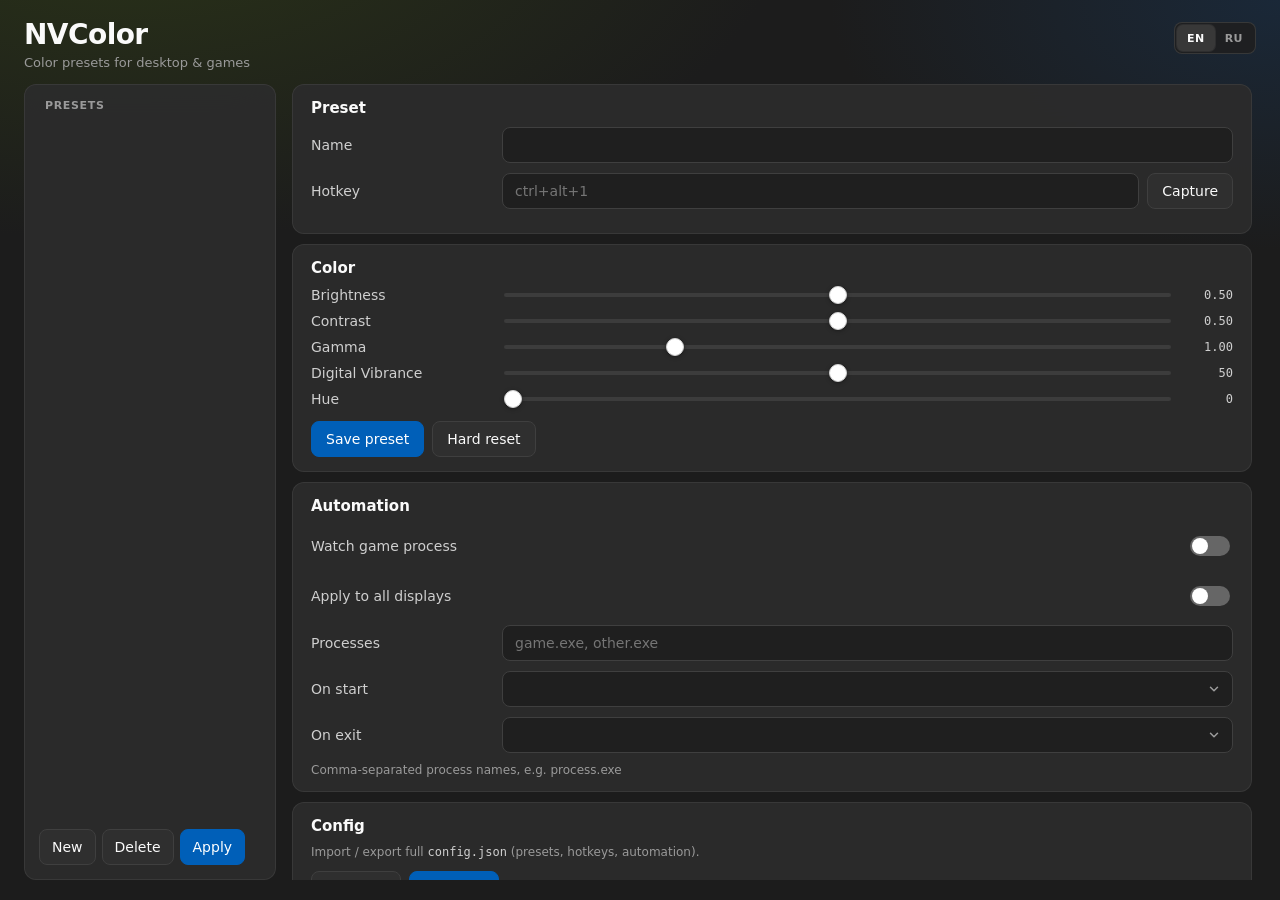
==== ui/index.html @ 105b6ca8 "init" ====
<!DOCTYPE html>
<html lang="en">
<head>
  <meta charset="UTF-8" />
  <meta name="viewport" content="width=device-width, initial-scale=1.0" />
  <title>NVColor</title>
  <link rel="stylesheet" href="styles.css" />
</head>
<body>
  <div class="app">
    <header class="header">
      <div class="header-text">
        <h1>NVColor</h1>
        <p class="subtitle" data-i18n="subtitle">Color presets for desktop &amp; games</p>
      </div>
      <div class="lang-switch" role="group" aria-label="Language">
        <button type="button" class="lang-btn active" data-lang="en" id="lang-en" title="English">EN</button>
        <button type="button" class="lang-btn" data-lang="ru" id="lang-ru" title="Русский">RU</button>
      </div>
    </header>

    <div class="shell">
      <aside class="nav">
        <div class="nav-label" data-i18n="presetsNav">Presets</div>
        <div id="preset-list" class="preset-list" role="listbox"></div>
        <div class="nav-actions">
          <button type="button" class="btn" id="btn-new" data-i18n="new">New</button>
          <button type="button" class="btn" id="btn-delete" data-i18n="delete">Delete</button>
          <button type="button" class="btn btn-accent" id="btn-apply" data-i18n="apply">Apply</button>
        </div>
      </aside>

      <main class="content">
        <section class="card">
          <h2 data-i18n="preset">Preset</h2>
          <div class="row">
            <label for="name" data-i18n="name">Name</label>
            <input id="name" type="text" autocomplete="off" />
          </div>
          <div class="row">
            <label for="hotkey" data-i18n="hotkey">Hotkey</label>
            <div class="hotkey-row">
              <input id="hotkey" type="text" autocomplete="off" data-i18n-placeholder="hotkeyPlaceholder" placeholder="ctrl+alt+1" />
              <button type="button" class="btn" id="btn-capture" data-i18n="capture">Capture</button>
            </div>
          </div>
        </section>

        <section class="card">
          <h2 data-i18n="color">Color</h2>
          <div class="slider-row">
            <label for="brightness" data-i18n="brightness">Brightness</label>
            <input id="brightness" type="range" min="0" max="1" step="0.01" value="0.5" />
            <span id="brightness-val" class="mono">0.50</span>
          </div>
          <div class="slider-row">
            <label for="contrast" data-i18n="contrast">Contrast</label>
            <input id="contrast" type="range" min="0" max="1" step="0.01" value="0.5" />
            <span id="contrast-val" class="mono">0.50</span>
          </div>
          <div class="slider-row">
            <label for="gamma" data-i18n="gamma">Gamma</label>
            <input id="gamma" type="range" min="0.4" max="2.8" step="0.01" value="1" />
            <span id="gamma-val" class="mono">1.00</span>
          </div>
          <div class="slider-row">
            <label for="vibrance" data-i18n="vibrance">Digital Vibrance</label>
            <input id="vibrance" type="range" min="0" max="100" step="1" value="50" />
            <span id="vibrance-val" class="mono">50</span>
          </div>
          <div class="slider-row">
            <label for="hue" data-i18n="hue">Hue</label>
            <input id="hue" type="range" min="0" max="360" step="1" value="0" />
            <span id="hue-val" class="mono">0</span>
          </div>
          <div class="actions">
            <button type="button" class="btn btn-accent" id="btn-save" data-i18n="savePreset">Save preset</button>
            <button type="button" class="btn" id="btn-reset" data-i18n="hardReset">Hard reset</button>
          </div>
        </section>

        <section class="card">
          <h2 data-i18n="automation">Automation</h2>
          <label class="switch-row">
            <span data-i18n="watchProcess">Watch game process</span>
            <input id="watch-enabled" type="checkbox" role="switch" />
          </label>
          <label class="switch-row">
            <span data-i18n="allDisplays">Apply to all displays</span>
            <input id="all-displays" type="checkbox" role="switch" />
          </label>
          <div class="row tight">
            <label for="processes" data-i18n="processes">Processes</label>
            <input id="processes" type="text" data-i18n-placeholder="processesPlaceholder" placeholder="game.exe, other.exe" />
          </div>
          <div class="row">
            <label id="on-start-label" data-i18n="onStart">On start</label>
            <div
              class="combo"
              id="on-start"
              role="combobox"
              aria-labelledby="on-start-label"
              aria-expanded="false"
              aria-haspopup="listbox"
              tabindex="0"
            >
              <button type="button" class="combo-trigger" tabindex="-1">
                <span class="combo-value"></span>
              </button>
              <div class="combo-menu" role="listbox" hidden></div>
            </div>
          </div>
          <div class="row">
            <label id="on-exit-label" data-i18n="onExit">On exit</label>
            <div
              class="combo"
              id="on-exit"
              role="combobox"
              aria-labelledby="on-exit-label"
              aria-expanded="false"
              aria-haspopup="listbox"
              tabindex="0"
            >
              <button type="button" class="combo-trigger" tabindex="-1">
                <span class="combo-value"></span>
              </button>
              <div class="combo-menu" role="listbox" hidden></div>
            </div>
          </div>
          <p class="hint" data-i18n="processesHint">Comma-separated process names, e.g. process.exe</p>
        </section>

        <section class="card">
          <h2 data-i18n="config">Config</h2>
          <p class="hint" style="margin-top:0;margin-bottom:12px" data-i18n-html="configHint">
            Import / export full <span class="mono">config.json</span> (presets, hotkeys, automation).
          </p>
          <div class="actions" style="margin-top:0">
            <button type="button" class="btn" id="btn-import" data-i18n="import">Import…</button>
            <button type="button" class="btn btn-accent" id="btn-export" data-i18n="export">Export…</button>
          </div>
        </section>
      </main>
    </div>
  </div>
  <script src="app.js"></script>
</body>
</html>
---- ui/styles.css ----
:root {
  --bg: #1c1c1c;
  --surface: #202020;
  --card: #2c2c2c;
  --card-hover: #333333;
  --card-active: #383838;
  --line: #3f3f3f;
  --text: #fafafa;
  --text2: #cfcfcf;
  --muted: #9a9a9a;
  --accent: #76b900;
  --accent-soft: #1e3310;
  --focus: #60cdff;
  --control: #1f1f1f;
  --radius: 8px;
  --font: "Segoe UI Variable Text", "Segoe UI", system-ui, sans-serif;
  --mono: "Cascadia Mono", "Consolas", monospace;
}

* {
  box-sizing: border-box;
}

html,
body {
  margin: 0;
  height: 100%;
  background: var(--bg);
  color: var(--text);
  font-family: var(--font);
  font-size: 14px;
  user-select: none;
  overflow: hidden;
}

body {
  background:
    radial-gradient(1200px 600px at 10% -10%, #2a3318 0%, transparent 55%),
    radial-gradient(900px 500px at 100% 0%, #1a2838 0%, transparent 50%),
    var(--bg);
}

button,
input,
select {
  font: inherit;
  color: inherit;
}

.app {
  height: 100%;
  display: flex;
  flex-direction: column;
  padding: 18px 24px 20px;
  gap: 14px;
}

.header {
  display: flex;
  align-items: flex-start;
  justify-content: space-between;
  gap: 16px;
}

.header h1 {
  margin: 0;
  font-size: 28px;
  font-weight: 600;
  letter-spacing: -0.02em;
}

.subtitle {
  margin: 4px 0 0;
  color: var(--muted);
  font-size: 13px;
}

.lang-switch {
  display: inline-flex;
  flex-shrink: 0;
  margin-top: 4px;
  padding: 2px;
  border-radius: 8px;
  border: 1px solid color-mix(in srgb, var(--line) 80%, transparent);
  background: color-mix(in srgb, var(--control) 88%, transparent);
}

.lang-btn {
  min-width: 36px;
  height: 26px;
  padding: 0 10px;
  border: none;
  border-radius: 6px;
  background: transparent;
  color: var(--muted);
  font-size: 11px;
  font-weight: 600;
  letter-spacing: 0.04em;
  cursor: pointer;
  transition: background 120ms ease, color 120ms ease;
}

.lang-btn:hover {
  color: var(--text);
  background: color-mix(in srgb, var(--card-hover) 70%, transparent);
}

.lang-btn.active {
  color: var(--text);
  background: var(--card-active);
  box-shadow: 0 0 0 1px color-mix(in srgb, var(--line) 50%, transparent);
}

.shell {
  flex: 1;
  min-height: 0;
  display: grid;
  grid-template-columns: auto 1fr;
  gap: 16px;
}

.nav,
.card {
  background: color-mix(in srgb, var(--card) 92%, transparent);
  border: 1px solid color-mix(in srgb, var(--line) 70%, transparent);
  border-radius: 12px;
  backdrop-filter: blur(20px);
}

.nav {
  display: flex;
  flex-direction: column;
  min-width: 252px;
  width: max-content;
  max-width: min(360px, 42vw);
  min-height: 0;
  padding: 14px 10px 12px;
  box-sizing: border-box;
}

.nav-label {
  padding: 0 10px 10px;
  color: var(--muted);
  font-size: 11px;
  font-weight: 600;
  text-transform: uppercase;
  letter-spacing: 0.06em;
}

.preset-list {
  flex: 1;
  min-height: 0;
  overflow: auto;
  display: flex;
  flex-direction: column;
  gap: 4px;
  padding: 0 2px;
}

.preset-list::-webkit-scrollbar,
.content::-webkit-scrollbar {
  width: 10px;
}

.preset-list::-webkit-scrollbar-thumb,
.content::-webkit-scrollbar-thumb {
  background: #4a4a4a;
  border-radius: 8px;
  border: 2px solid transparent;
  background-clip: content-box;
}

.preset-item {
  position: relative;
  display: flex;
  flex-direction: column;
  gap: 2px;
  padding: 10px 12px 10px 14px;
  border-radius: 8px;
  cursor: pointer;
  border: none;
  background: transparent;
  text-align: left;
  transition: background 120ms ease;
}

.preset-item:hover {
  background: var(--card-hover);
}

.preset-item.active {
  background: var(--card-active);
}

.preset-item.active::before {
  content: "";
  position: absolute;
  left: 0;
  top: 8px;
  bottom: 8px;
  width: 3px;
  border-radius: 2px;
  background: var(--accent);
}

.preset-item .name {
  font-weight: 600;
  display: flex;
  align-items: center;
  gap: 8px;
  min-width: 0;
  overflow: hidden;
  text-overflow: ellipsis;
  white-space: nowrap;
}

.preset-item.active .name {
  color: var(--accent);
}

.dot {
  width: 7px;
  height: 7px;
  border-radius: 50%;
  background: var(--accent);
  box-shadow: 0 0 0 3px var(--accent-soft);
}

.preset-item .hk {
  color: var(--muted);
  font-size: 11px;
  min-height: 1em;
}

.nav-actions {
  display: flex;
  flex-wrap: nowrap;
  gap: 6px;
  padding: 10px 4px 2px;
  width: max-content;
  max-width: 100%;
}

.nav-actions .btn {
  flex: 0 0 auto;
  white-space: nowrap;
  padding-inline: 12px;
}

.content {
  min-height: 0;
  overflow: auto;
  display: flex;
  flex-direction: column;
  gap: 10px;
  padding-right: 4px;
}

.card {
  padding: 14px 18px;
}

.card h2 {
  margin: 0 0 10px;
  font-size: 15px;
  font-weight: 600;
}

.row,
.slider-row,
.switch-row {
  display: grid;
  align-items: center;
  gap: 16px;
  margin-bottom: 10px;
}

.row {
  grid-template-columns: var(--label-col, 12.5rem) 1fr;
}

.row.tight {
  margin-top: 8px;
}

.slider-row {
  grid-template-columns: var(--label-col, 12.5rem) 1fr 48px;
}

.switch-row {
  grid-template-columns: 1fr auto;
  margin-bottom: 8px;
  padding: 8px 0;
}

.row label,
.slider-row label {
  color: var(--text2);
  white-space: nowrap;
}

.switch-row span {
  color: var(--text2);
}

input[type="text"] {
  width: 100%;
  height: 36px;
  border-radius: var(--radius);
  border: 1px solid var(--line);
  background: var(--control);
  padding: 0 12px;
  outline: none;
  transition: border-color 120ms ease, box-shadow 120ms ease;
}

input[type="text"]:focus {
  border-color: var(--focus);
  box-shadow: 0 0 0 1px var(--focus);
}

.combo {
  position: relative;
  width: 100%;
}

.combo-trigger {
  width: 100%;
  height: 36px;
  box-sizing: border-box;
  display: flex;
  align-items: center;
  justify-content: space-between;
  gap: 8px;
  padding: 0 36px 0 12px;
  border-radius: var(--radius);
  border: 1px solid var(--line);
  background-color: var(--control);
  background-image: url("data:image/svg+xml,%3Csvg xmlns='http://www.w3.org/2000/svg' width='12' height='12' viewBox='0 0 12 12' fill='none'%3E%3Cpath d='M2.5 4.25L6 7.75L9.5 4.25' stroke='%239a9a9a' stroke-width='1.5' stroke-linecap='round' stroke-linejoin='round'/%3E%3C/svg%3E");
  background-repeat: no-repeat;
  background-position: right 12px center;
  background-size: 12px 12px;
  color: inherit;
  text-align: left;
  cursor: pointer;
  outline: none;
  transition: border-color 120ms ease, box-shadow 120ms ease;
}

.combo.open .combo-trigger,
.combo-trigger:focus-visible {
  border-color: var(--focus);
  box-shadow: 0 0 0 1px var(--focus);
}

.combo-value {
  overflow: hidden;
  text-overflow: ellipsis;
  white-space: nowrap;
}

.combo-menu {
  position: fixed;
  z-index: 9999;
  max-height: 220px;
  overflow: auto;
  padding: 4px;
  border-radius: 10px;
  border: 1px solid color-mix(in srgb, var(--line) 80%, transparent);
  background: #2c2c2c;
  box-shadow: 0 12px 28px rgba(0, 0, 0, 0.45);
}

.combo-menu[hidden] {
  display: none;
}

.combo-option {
  display: block;
  width: 100%;
  border: none;
  background: transparent;
  color: var(--text);
  text-align: left;
  padding: 8px 10px;
  border-radius: 6px;
  cursor: pointer;
  font: inherit;
}

.combo-option:hover,
.combo-option:focus-visible {
  background: var(--card-hover);
  outline: none;
}

.combo-option.active {
  background: var(--card-active);
  color: var(--accent);
}

.hotkey-row {
  display: grid;
  grid-template-columns: 1fr auto;
  gap: 8px;
  align-items: center;
}

.btn {
  height: 36px;
  box-sizing: border-box;
  padding: 0 14px;
  border-radius: var(--radius);
  border: 1px solid var(--line);
  background: #2f2f2f;
  cursor: pointer;
  line-height: 1;
  display: inline-flex;
  align-items: center;
  justify-content: center;
  transition: background 120ms ease, border-color 120ms ease, transform 80ms ease;
}

.btn:hover {
  background: #3a3a3a;
}

.btn:active {
  transform: translateY(1px);
}

.btn-accent {
  background: #005fb8;
  border-color: #005fb8;
  color: #fff;
}

.btn-accent:hover {
  background: #006cbf;
  border-color: #006cbf;
}

.btn.capturing {
  border-color: var(--focus);
  color: var(--focus);
}

.actions {
  display: flex;
  gap: 8px;
  margin-top: 14px;
}

.mono {
  font-family: var(--mono);
  color: var(--text2);
  text-align: right;
  font-size: 12px;
}

.hint {
  margin: 8px 0 0;
  color: var(--muted);
  font-size: 12px;
}

.hint .mono {
  font-family: var(--mono);
  color: var(--text2);
}

input[type="range"] {
  -webkit-appearance: none;
  appearance: none;
  width: 100%;
  height: 4px;
  border-radius: 99px;
  background: #3c3c3c;
  outline: none;
}

input[type="range"]::-webkit-slider-thumb {
  -webkit-appearance: none;
  appearance: none;
  width: 18px;
  height: 18px;
  border-radius: 50%;
  background: #fff;
  border: 1px solid #d0d0d0;
  box-shadow: 0 1px 4px rgba(0, 0, 0, 0.35);
  cursor: pointer;
}

input[type="checkbox"][role="switch"] {
  -webkit-appearance: none;
  appearance: none;
  width: 40px;
  height: 20px;
  border-radius: 99px;
  background: #666;
  position: relative;
  cursor: pointer;
  transition: background 140ms ease;
}

input[type="checkbox"][role="switch"]::after {
  content: "";
  position: absolute;
  top: 2px;
  left: 2px;
  width: 16px;
  height: 16px;
  border-radius: 50%;
  background: #fff;
  transition: transform 140ms ease;
}

input[type="checkbox"][role="switch"]:checked {
  background: #60cdff;
}

input[type="checkbox"][role="switch"]:checked::after {
  transform: translateX(20px);
}

@media (max-width: 820px) {
  .shell {
    grid-template-columns: 1fr;
  }

  .nav {
    max-height: 220px;
  }
}
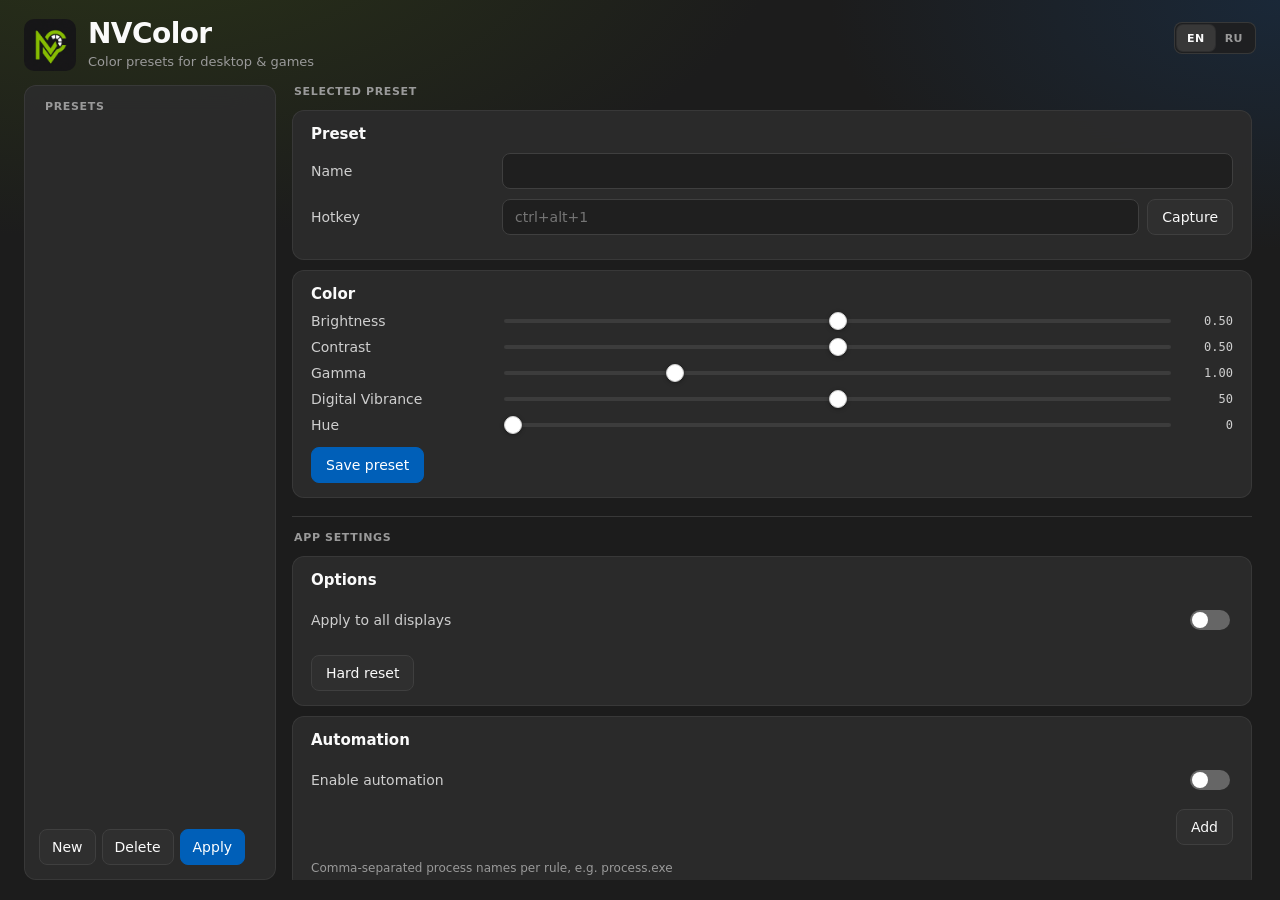
==== commit 5a93ba37: "init" ====
--- a/ui/index.html
+++ b/ui/index.html
@@ -9,9 +9,12 @@
 <body>
   <div class="app">
     <header class="header">
-      <div class="header-text">
-        <h1>NVColor</h1>
-        <p class="subtitle" data-i18n="subtitle">Color presets for desktop &amp; games</p>
+      <div class="brand">
+        <img class="brand-logo" src="nvcolor.png" alt="" width="56" height="56" />
+        <div class="header-text">
+          <h1>NVColor</h1>
+          <p class="subtitle" data-i18n="subtitle">Color presets for desktop &amp; games</p>
+        </div>
       </div>
       <div class="lang-switch" role="group" aria-label="Language">
         <button type="button" class="lang-btn active" data-lang="en" id="lang-en" title="English">EN</button>
@@ -31,115 +34,93 @@
       </aside>
 
       <main class="content">
-        <section class="card">
-          <h2 data-i18n="preset">Preset</h2>
-          <div class="row">
-            <label for="name" data-i18n="name">Name</label>
-            <input id="name" type="text" autocomplete="off" />
-          </div>
-          <div class="row">
-            <label for="hotkey" data-i18n="hotkey">Hotkey</label>
-            <div class="hotkey-row">
-              <input id="hotkey" type="text" autocomplete="off" data-i18n-placeholder="hotkeyPlaceholder" placeholder="ctrl+alt+1" />
-              <button type="button" class="btn" id="btn-capture" data-i18n="capture">Capture</button>
+        <div class="panel-group">
+          <div class="panel-group-label" data-i18n="selectedPreset">Selected preset</div>
+          <section class="card">
+            <h2 data-i18n="preset">Preset</h2>
+            <div class="row">
+              <label for="name" data-i18n="name">Name</label>
+              <input id="name" type="text" autocomplete="off" />
             </div>
-          </div>
-        </section>
+            <div class="row">
+              <label for="hotkey" data-i18n="hotkey">Hotkey</label>
+              <div class="hotkey-row">
+                <input id="hotkey" type="text" autocomplete="off" data-i18n-placeholder="hotkeyPlaceholder" placeholder="ctrl+alt+1" />
+                <button type="button" class="btn" id="btn-capture" data-i18n="capture">Capture</button>
+              </div>
+            </div>
+          </section>
 
-        <section class="card">
-          <h2 data-i18n="color">Color</h2>
-          <div class="slider-row">
-            <label for="brightness" data-i18n="brightness">Brightness</label>
-            <input id="brightness" type="range" min="0" max="1" step="0.01" value="0.5" />
-            <span id="brightness-val" class="mono">0.50</span>
-          </div>
-          <div class="slider-row">
-            <label for="contrast" data-i18n="contrast">Contrast</label>
-            <input id="contrast" type="range" min="0" max="1" step="0.01" value="0.5" />
-            <span id="contrast-val" class="mono">0.50</span>
-          </div>
-          <div class="slider-row">
-            <label for="gamma" data-i18n="gamma">Gamma</label>
-            <input id="gamma" type="range" min="0.4" max="2.8" step="0.01" value="1" />
-            <span id="gamma-val" class="mono">1.00</span>
-          </div>
-          <div class="slider-row">
-            <label for="vibrance" data-i18n="vibrance">Digital Vibrance</label>
-            <input id="vibrance" type="range" min="0" max="100" step="1" value="50" />
-            <span id="vibrance-val" class="mono">50</span>
-          </div>
-          <div class="slider-row">
-            <label for="hue" data-i18n="hue">Hue</label>
-            <input id="hue" type="range" min="0" max="360" step="1" value="0" />
-            <span id="hue-val" class="mono">0</span>
-          </div>
-          <div class="actions">
-            <button type="button" class="btn btn-accent" id="btn-save" data-i18n="savePreset">Save preset</button>
-            <button type="button" class="btn" id="btn-reset" data-i18n="hardReset">Hard reset</button>
-          </div>
-        </section>
+          <section class="card">
+            <h2 data-i18n="color">Color</h2>
+            <div class="slider-row">
+              <label for="brightness" data-i18n="brightness">Brightness</label>
+              <input id="brightness" type="range" min="0" max="1" step="0.01" value="0.5" />
+              <span id="brightness-val" class="mono">0.50</span>
+            </div>
+            <div class="slider-row">
+              <label for="contrast" data-i18n="contrast">Contrast</label>
+              <input id="contrast" type="range" min="0" max="1" step="0.01" value="0.5" />
+              <span id="contrast-val" class="mono">0.50</span>
+            </div>
+            <div class="slider-row">
+              <label for="gamma" data-i18n="gamma">Gamma</label>
+              <input id="gamma" type="range" min="0.4" max="2.8" step="0.01" value="1" />
+              <span id="gamma-val" class="mono">1.00</span>
+            </div>
+            <div class="slider-row">
+              <label for="vibrance" data-i18n="vibrance">Digital Vibrance</label>
+              <input id="vibrance" type="range" min="0" max="100" step="1" value="50" />
+              <span id="vibrance-val" class="mono">50</span>
+            </div>
+            <div class="slider-row">
+              <label for="hue" data-i18n="hue">Hue</label>
+              <input id="hue" type="range" min="0" max="360" step="1" value="0" />
+              <span id="hue-val" class="mono">0</span>
+            </div>
+            <div class="actions">
+              <button type="button" class="btn btn-accent" id="btn-save" data-i18n="savePreset">Save preset</button>
+            </div>
+          </section>
+        </div>
 
-        <section class="card">
-          <h2 data-i18n="automation">Automation</h2>
-          <label class="switch-row">
-            <span data-i18n="watchProcess">Watch game process</span>
-            <input id="watch-enabled" type="checkbox" role="switch" />
-          </label>
-          <label class="switch-row">
-            <span data-i18n="allDisplays">Apply to all displays</span>
-            <input id="all-displays" type="checkbox" role="switch" />
-          </label>
-          <div class="row tight">
-            <label for="processes" data-i18n="processes">Processes</label>
-            <input id="processes" type="text" data-i18n-placeholder="processesPlaceholder" placeholder="game.exe, other.exe" />
-          </div>
-          <div class="row">
-            <label id="on-start-label" data-i18n="onStart">On start</label>
-            <div
-              class="combo"
-              id="on-start"
-              role="combobox"
-              aria-labelledby="on-start-label"
-              aria-expanded="false"
-              aria-haspopup="listbox"
-              tabindex="0"
-            >
-              <button type="button" class="combo-trigger" tabindex="-1">
-                <span class="combo-value"></span>
-              </button>
-              <div class="combo-menu" role="listbox" hidden></div>
+        <div class="panel-group panel-group-global">
+          <div class="panel-group-label" data-i18n="appSettings">App settings</div>
+          <section class="card">
+            <h2 data-i18n="options">Options</h2>
+            <label class="switch-row">
+              <span data-i18n="allDisplays">Apply to all displays</span>
+              <input id="all-displays" type="checkbox" role="switch" />
+            </label>
+            <div class="actions">
+              <button type="button" class="btn" id="btn-reset" data-i18n="hardReset">Hard reset</button>
             </div>
-          </div>
-          <div class="row">
-            <label id="on-exit-label" data-i18n="onExit">On exit</label>
-            <div
-              class="combo"
-              id="on-exit"
-              role="combobox"
-              aria-labelledby="on-exit-label"
-              aria-expanded="false"
-              aria-haspopup="listbox"
-              tabindex="0"
-            >
-              <button type="button" class="combo-trigger" tabindex="-1">
-                <span class="combo-value"></span>
-              </button>
-              <div class="combo-menu" role="listbox" hidden></div>
+          </section>
+
+          <section class="card">
+            <h2 data-i18n="automation">Automation</h2>
+            <label class="switch-row">
+              <span data-i18n="watchProcess">Enable automation</span>
+              <input id="watch-enabled" type="checkbox" role="switch" />
+            </label>
+            <div class="watch-rules-toolbar">
+              <button type="button" class="btn" id="btn-add-rule" data-i18n="addRule">Add</button>
             </div>
-          </div>
-          <p class="hint" data-i18n="processesHint">Comma-separated process names, e.g. process.exe</p>
-        </section>
+            <div id="watch-rules" class="watch-rules"></div>
+            <p class="hint" data-i18n="processesHint">Comma-separated process names per rule, e.g. process.exe</p>
+          </section>
 
-        <section class="card">
-          <h2 data-i18n="config">Config</h2>
-          <p class="hint" style="margin-top:0;margin-bottom:12px" data-i18n-html="configHint">
-            Import / export full <span class="mono">config.json</span> (presets, hotkeys, automation).
-          </p>
-          <div class="actions" style="margin-top:0">
-            <button type="button" class="btn" id="btn-import" data-i18n="import">Import…</button>
-            <button type="button" class="btn btn-accent" id="btn-export" data-i18n="export">Export…</button>
-          </div>
-        </section>
+          <section class="card">
+            <h2 data-i18n="config">Config</h2>
+            <p class="hint" style="margin-top:0;margin-bottom:12px" data-i18n-html="configHint">
+              Import / export full <span class="mono">config.json</span> (presets, hotkeys, automation).
+            </p>
+            <div class="actions" style="margin-top:0">
+              <button type="button" class="btn" id="btn-import" data-i18n="import">Import…</button>
+              <button type="button" class="btn btn-accent" id="btn-export" data-i18n="export">Export…</button>
+            </div>
+          </section>
+        </div>
       </main>
     </div>
   </div>
--- a/ui/styles.css
+++ b/ui/styles.css
@@ -62,17 +62,42 @@
   gap: 16px;
 }
 
+.brand {
+  display: flex;
+  align-items: center;
+  gap: 12px;
+  min-width: 0;
+}
+
+.brand-logo {
+  flex: 0 0 auto;
+  width: 52px;
+  height: 52px;
+  object-fit: contain;
+  border-radius: 10px;
+  display: block;
+}
+
+.header-text {
+  min-width: 0;
+  display: flex;
+  flex-direction: column;
+  justify-content: center;
+}
+
 .header h1 {
   margin: 0;
   font-size: 28px;
   font-weight: 600;
   letter-spacing: -0.02em;
+  line-height: 1.15;
 }
 
 .subtitle {
   margin: 4px 0 0;
   color: var(--muted);
   font-size: 13px;
+  line-height: 1.3;
 }
 
 .lang-switch {
@@ -252,8 +277,28 @@
   overflow: auto;
   display: flex;
   flex-direction: column;
+  gap: 18px;
+  padding-right: 4px;
+}
+
+.panel-group {
+  display: flex;
+  flex-direction: column;
   gap: 10px;
-  padding-right: 4px;
+}
+
+.panel-group-global {
+  padding-top: 14px;
+  border-top: 1px solid color-mix(in srgb, var(--line) 80%, transparent);
+}
+
+.panel-group-label {
+  padding: 0 2px 2px;
+  color: var(--muted);
+  font-size: 11px;
+  font-weight: 600;
+  text-transform: uppercase;
+  letter-spacing: 0.06em;
 }
 
 .card {
@@ -469,6 +514,54 @@
   color: var(--text2);
 }
 
+.watch-rules-toolbar {
+  display: flex;
+  justify-content: flex-end;
+  margin: 4px 0 8px;
+}
+
+.watch-rules {
+  display: flex;
+  flex-direction: column;
+  gap: 8px;
+}
+
+.watch-rule {
+  padding: 10px 12px;
+  border-radius: var(--radius);
+  border: 1px solid color-mix(in srgb, var(--line) 65%, transparent);
+  background: color-mix(in srgb, var(--control) 70%, transparent);
+}
+
+.watch-rule .row {
+  margin-bottom: 8px;
+}
+
+.watch-rule .row:last-child {
+  margin-bottom: 0;
+}
+
+.watch-rule-head {
+  display: flex;
+  align-items: center;
+  justify-content: space-between;
+  gap: 12px;
+  margin-bottom: 6px;
+}
+
+.watch-rule-enabled {
+  flex: 1;
+  margin-bottom: 0;
+  padding: 0;
+}
+
+.btn-rule-delete {
+  flex-shrink: 0;
+  height: 32px;
+  padding: 0 12px;
+  font-size: 12px;
+}
+
 input[type="range"] {
   -webkit-appearance: none;
   appearance: none;
